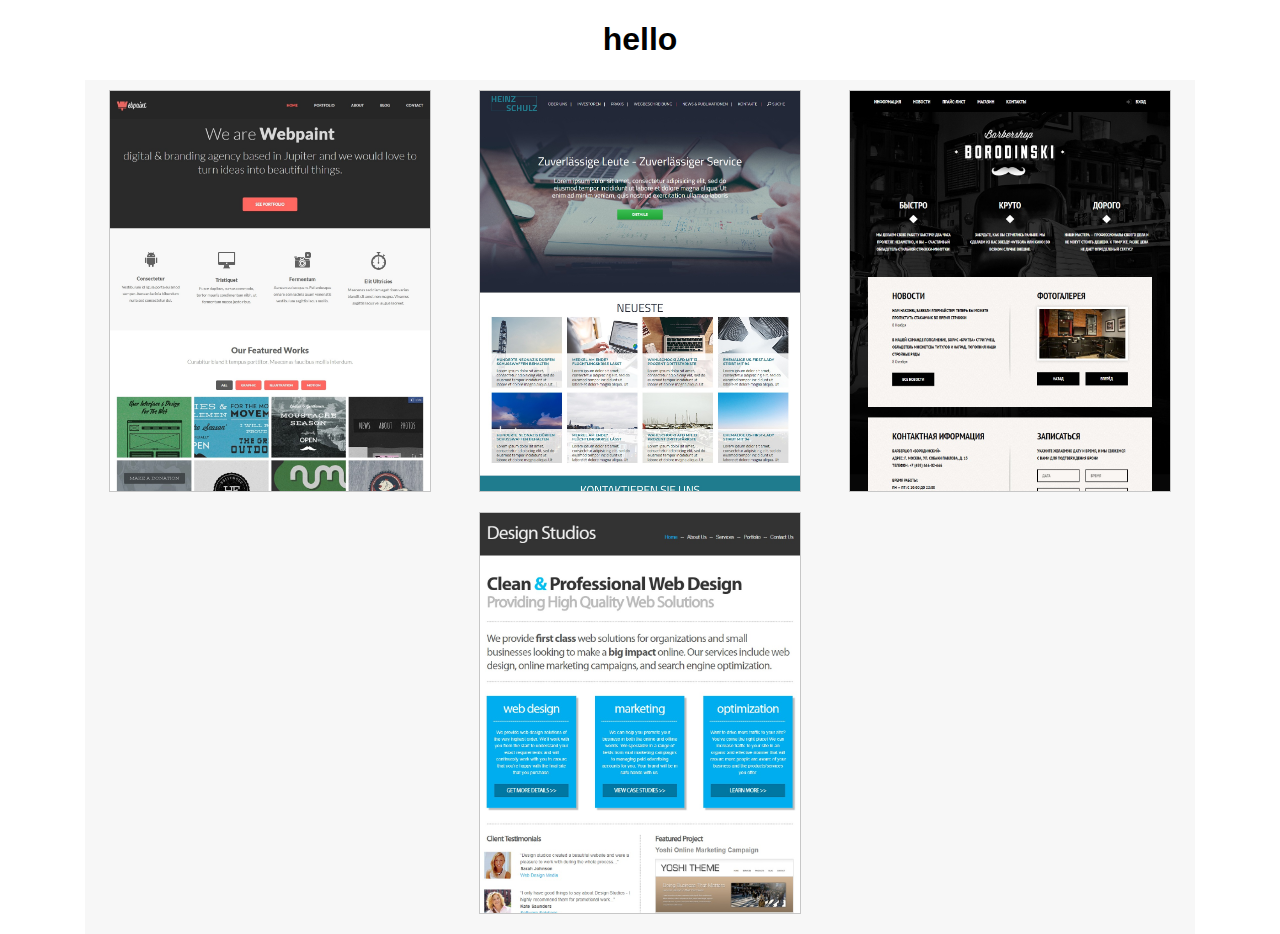
==== index.html @ ab0d408f "target blank" ====
<!DOCTYPE html>
<html>
<head>
  <meta charset="utf-8">
  <meta name="viewport" content="width=device-width, initial-scale=1.0">
  <link rel="stylesheet" type="text/css" href="css/normalize.css" />
  <link rel="stylesheet" type="text/css" href="css/fount.css" />
  <link rel="stylesheet" type="text/css" href="css/style.css" />
  <title>SquixOne</title>
</head>
<body>
  <h1>hello</h1>
  <header>
    
  </header>
  <main class="container">
    <div class="portfolio-block">
      <div class="portfolio">
        <img src="img/webpaint.jpg" alt="">
        <a href="https://squixone.github.io/projects/webpaint" target="_blank" class="portfolio-text">link</a>
      </div>
      <div class="portfolio">
        <img src="img/test_studio_webmaster.jpg" alt="">
        <a href="https://squixone.github.io/test-studio-webmaster" target="_blank" class="portfolio-text">link</a>
      </div>
      <div class="portfolio">
        <img src="img/barbershop.jpg" alt="">
        <a href="https://squixone.github.io/projects/barbershop" target="_blank" class="portfolio-text">link</a>
      </div>
      <div class="portfolio">
        <img src="img/designstudios.jpg" alt="">
        <a href="https://squixone.github.io/projects/designstudios" target="_blank" class="portfolio-text">link</a>
      </div>
    </div>
  </main>

  <!-- Script -->
  <script src=".js" type="text/javascript"></script>
</body>
</html>
---- css/fount.css ----
a
---- css/style.css ----
/* {
-webkit-box-sizing: border-box;
-moz-box-sizing: border-box;
box-sizing: border-box;
}*/
html,
body {
  margin: 0;
  padding: 0;
}
body {
  font-family: 'Lato', sans-serif;
  margin: 0 auto;
  text-align: center;
}
.container {
  width: 1110px;
  margin: 0 auto;
}
.clearfix::after {
  content: '';
  display: table;
  clear: both;
}
a {
  text-decoration: none;
}
ul {
  padding: 0;
  margin: 0;
  list-style-type: none;
}
img {
  max-width: 100%;
  height: auto;
}

.portfolio-block {
  display: flex;
  flex-wrap: wrap;
  justify-content: space-around;
  padding-top: 10px;
  background-color: #f7f7f7;
}
.portfolio {
  position: relative;
  width: 320px;
  height: 400px;
  margin-bottom: 20px;
  background-color: #c7c7c7;
  border: 1px solid #c7c7c7;
  cursor: pointer;
  overflow: hidden;
}
.portfolio-text {

}
.portfolio:hover .portfolio-text {
  position: absolute;
  width: 90px;
  bottom: 0;
  left: 0;
  right: 0;
  margin-left: auto;
  margin-right: auto;
  padding: 10px 0;
  border-radius: 5px;
  color: #2b2b2b;
  border: 1px solid #c7c7c7;
  background-color: #f7f7f7;
  bottom: 10%;
  -webkit-transform: scale(1.03);
  transform: scale(1.03);
 -webkit-filter: none;
  -moz-filter: none;
  -ms-filter: none;
  -o-filter: none;
  filter: none;
  filter: none; /* IE 6-9 */ 
}
.portfolio:hover {
  -webkit-transform: scale(1.03);
  transform: scale(1.03);
  -webkit-filter: none;
  -moz-filter: none;
  -ms-filter: none;
  -o-filter: none;
  filter: none;
  filter: none; /* IE 6-9 */ 
}
@media(max-width: 1110px) {
  .container {
    width: auto;
  }
}
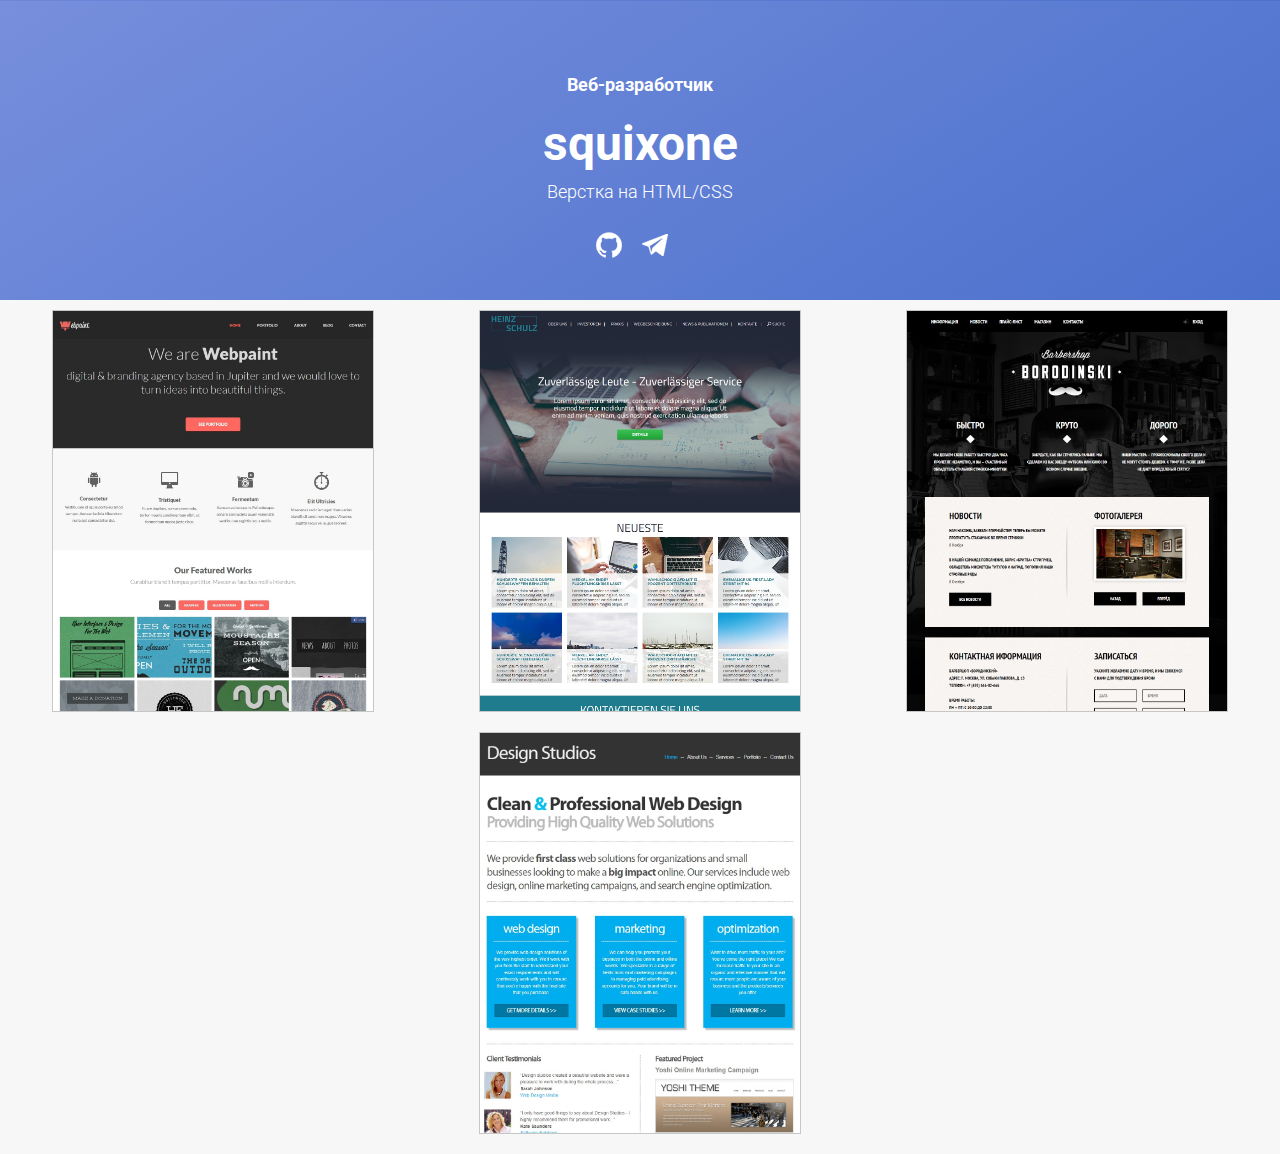
==== commit 27144559: "header created" ====
--- a/index.html
+++ b/index.html
@@ -3,31 +3,36 @@
 <head>
   <meta charset="utf-8">
   <meta name="viewport" content="width=device-width, initial-scale=1.0">
+  <link href="https://fonts.googleapis.com/css?family=Roboto:300,400,700&amp;subset=cyrillic" rel="stylesheet">
   <link rel="stylesheet" type="text/css" href="css/normalize.css" />
   <link rel="stylesheet" type="text/css" href="css/fount.css" />
   <link rel="stylesheet" type="text/css" href="css/style.css" />
   <title>SquixOne</title>
 </head>
 <body>
-  <h1>hello</h1>
-  <header>
-    
+  
+  <header class="header">
+    <h1 class="h1">Веб-разработчик</h1>
+    <p class="name">squixone</p>
+    <p class="description">Верстка на HTML/CSS</p>
+    <a href="https://github.com/squixone" class="social-btn github">G</a>
+    <a href="https://t.me/rdss1" class="social-btn telegram">T</a>
   </header>
-  <main class="container">
-    <div class="portfolio-block">
-      <div class="portfolio">
+  <main>
+    <div class="portfolio">
+      <div class="portfolio-block">
         <img src="img/webpaint.jpg" alt="">
         <a href="https://squixone.github.io/projects/webpaint" target="_blank" class="portfolio-text">link</a>
       </div>
-      <div class="portfolio">
+      <div class="portfolio-block">
         <img src="img/test_studio_webmaster.jpg" alt="">
         <a href="https://squixone.github.io/test-studio-webmaster" target="_blank" class="portfolio-text">link</a>
       </div>
-      <div class="portfolio">
+      <div class="portfolio-block">
         <img src="img/barbershop.jpg" alt="">
         <a href="https://squixone.github.io/projects/barbershop" target="_blank" class="portfolio-text">link</a>
       </div>
-      <div class="portfolio">
+      <div class="portfolio-block">
         <img src="img/designstudios.jpg" alt="">
         <a href="https://squixone.github.io/projects/designstudios" target="_blank" class="portfolio-text">link</a>
       </div>
--- a/css/style.css
+++ b/css/style.css
@@ -9,12 +9,12 @@
   padding: 0;
 }
 body {
-  font-family: 'Lato', sans-serif;
+  font-family: 'Roboto', sans-serif;
   margin: 0 auto;
   text-align: center;
 }
 .container {
-  width: 1110px;
+  width: auto;
   margin: 0 auto;
 }
 .clearfix::after {
@@ -35,14 +35,58 @@
   height: auto;
 }
 
-.portfolio-block {
+.header {
+  height: 299px;
+  border-top: 1px solid transparent;
+  background-color: #3a7dfd;
+  background-image: -webkit-linear-gradient(57deg, #778fdc 0%, #4c71cd 100%);
+  background-image: -o-linear-gradient(57deg, #778fdc 0%, #4c71cd 100%);
+  background-image: linear-gradient(147deg, #778fdc 0%, #4c71cd 100%);
+}
+.h1 {
+  margin-top: 74px;
+  color: #ffffff;
+  font-size: 18px;
+  font-weight: 700;
+}
+.name {
+  margin: 30px 0 19px;
+  color: #ffffff;
+  font-size: 48px;
+  font-weight: 700;
+  line-height: 36.81px;
+}
+.description {
+  margin-bottom: 30px;
+  color: #ffffff;
+  font-size: 18px;
+  font-weight: 300;
+}
+.social-btn {
+  width: 26px;
+  height: 26px;
+  margin-right: 16px;
+  font-size: 0;
+}
+.github {
+  display: inline-block;
+  vertical-align: top;
+  background: url(../img/github-logo.png);
+}
+.telegram {
+  display: inline-block;
+  vertical-align: top;
+  background: url(../img/telegram.png) center no-repeat;
+}
+
+.portfolio {
   display: flex;
   flex-wrap: wrap;
   justify-content: space-around;
   padding-top: 10px;
   background-color: #f7f7f7;
 }
-.portfolio {
+.portfolio-block {
   position: relative;
   width: 320px;
   height: 400px;
@@ -55,7 +99,7 @@
 .portfolio-text {
 
 }
-.portfolio:hover .portfolio-text {
+.portfolio-block:hover .portfolio-text {
   position: absolute;
   width: 90px;
   bottom: 0;
@@ -71,14 +115,14 @@
   bottom: 10%;
   -webkit-transform: scale(1.03);
   transform: scale(1.03);
- -webkit-filter: none;
+  -webkit-filter: none;
   -moz-filter: none;
   -ms-filter: none;
   -o-filter: none;
   filter: none;
   filter: none; /* IE 6-9 */ 
 }
-.portfolio:hover {
+.portfolio-block:hover {
   -webkit-transform: scale(1.03);
   transform: scale(1.03);
   -webkit-filter: none;
@@ -88,6 +132,9 @@
   filter: none;
   filter: none; /* IE 6-9 */ 
 }
+
+
+
 @media(max-width: 1110px) {
   .container {
     width: auto;
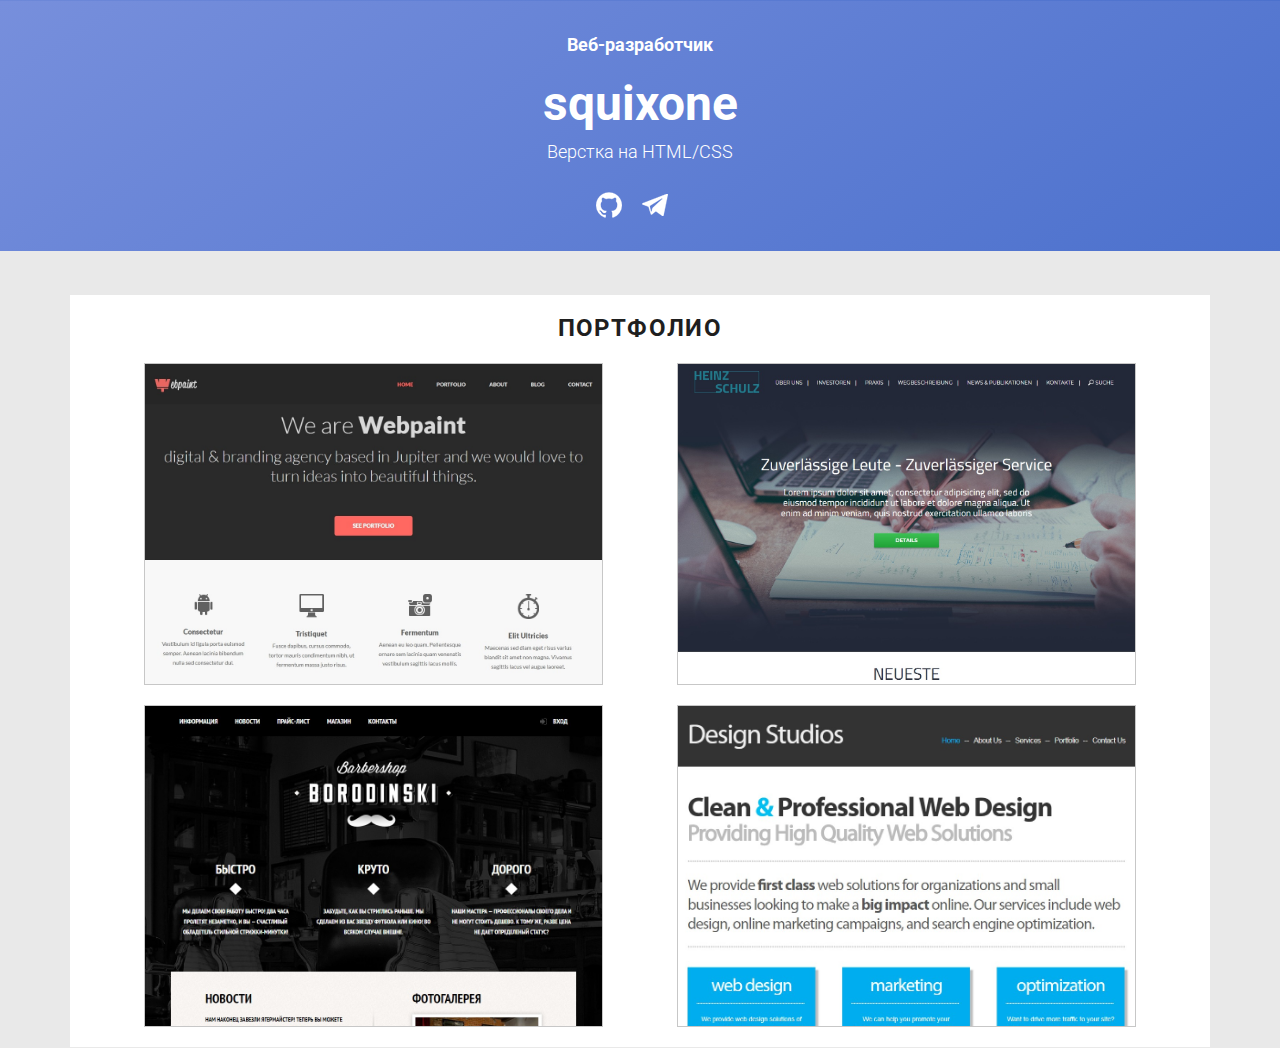
==== commit b897a19a: "porfolie created" ====
--- a/index.html
+++ b/index.html
@@ -10,7 +10,6 @@
   <title>SquixOne</title>
 </head>
 <body>
-  
   <header class="header">
     <h1 class="h1">Веб-разработчик</h1>
     <p class="name">squixone</p>
@@ -18,23 +17,40 @@
     <a href="https://github.com/squixone" class="social-btn github">G</a>
     <a href="https://t.me/rdss1" class="social-btn telegram">T</a>
   </header>
-  <main>
+  <main class="main">
+    <h2 class="portfolio__title">Портфолио</h2>
     <div class="portfolio">
       <div class="portfolio-block">
         <img src="img/webpaint.jpg" alt="">
-        <a href="https://squixone.github.io/projects/webpaint" target="_blank" class="portfolio-text">link</a>
+        <a href="https://squixone.github.io/projects/webpaint" target="_blank" class="portfolio-text">
+          <h3>Web Paint</h3>
+          <p>Адаптивный сайт</p>
+          <p class="action">Клик чтобы помотреть работу</p>
+        </a>
       </div>
       <div class="portfolio-block">
         <img src="img/test_studio_webmaster.jpg" alt="">
-        <a href="https://squixone.github.io/test-studio-webmaster" target="_blank" class="portfolio-text">link</a>
+        <a href="https://squixone.github.io/test-studio-webmaster" target="_blank" class="portfolio-text">
+          <h3>Heinz Schulz</h3>
+          <p>Адаптивный сайт</p>
+          <p class="action">Клик чтобы помотреть работу</p>
+        </a>
       </div>
       <div class="portfolio-block">
         <img src="img/barbershop.jpg" alt="">
-        <a href="https://squixone.github.io/projects/barbershop" target="_blank" class="portfolio-text">link</a>
+        <a href="https://squixone.github.io/projects/barbershop" target="_blank" class="portfolio-text">
+          <h3>Barbershop</h3>
+          <p>Статический  сайт</p>
+          <p class="action">Клик чтобы помотреть работу</p>
+        </a>
       </div>
       <div class="portfolio-block">
         <img src="img/designstudios.jpg" alt="">
-        <a href="https://squixone.github.io/projects/designstudios" target="_blank" class="portfolio-text">link</a>
+        <a href="https://squixone.github.io/projects/designstudios" target="_blank" class="portfolio-text">
+          <h3>Design Studios</h3>
+          <p>Статический сайт</p>
+          <p class="action">Клик чтобы помотреть работу</p>
+        </a>
       </div>
     </div>
   </main>
--- a/css/style.css
+++ b/css/style.css
@@ -36,7 +36,7 @@
 }
 
 .header {
-  height: 299px;
+  height: 250px;
   border-top: 1px solid transparent;
   background-color: #3a7dfd;
   background-image: -webkit-linear-gradient(57deg, #778fdc 0%, #4c71cd 100%);
@@ -44,7 +44,7 @@
   background-image: linear-gradient(147deg, #778fdc 0%, #4c71cd 100%);
 }
 .h1 {
-  margin-top: 74px;
+  margin-top: 34px;
   color: #ffffff;
   font-size: 18px;
   font-weight: 700;
@@ -79,17 +79,38 @@
   background: url(../img/telegram.png) center no-repeat;
 }
 
+.main {
+  padding-top: 43px;
+  border: 1px solid transparent;
+  background-color: #e9e9e9;
+}
+.portfolio__title {
+  display: block;
+  max-width: 1140px;
+  background-color: #fff;
+  margin: 0 auto;
+  padding: 20px 0;
+
+  color: #1f1f1f;
+  font-family: "Roboto";
+  font-size: 24px;
+  font-weight: 700;
+  text-transform: uppercase;
+  letter-spacing: 1.4px;
+}
 .portfolio {
   display: flex;
   flex-wrap: wrap;
-  justify-content: space-around;
-  padding-top: 10px;
-  background-color: #f7f7f7;
+  justify-content: space-evenly;
+  max-width: 1140px;
+  min-height: 482px;
+  margin: 0 auto;
+  background-color: #fff;
 }
 .portfolio-block {
   position: relative;
-  width: 320px;
-  height: 400px;
+  width: 457px;
+  height: 320px;
   margin-bottom: 20px;
   background-color: #c7c7c7;
   border: 1px solid #c7c7c7;
@@ -97,46 +118,30 @@
   overflow: hidden;
 }
 .portfolio-text {
-
+  display: flex;
+  flex-direction: column;
+  justify-content: center;
+  align-items: flex-end;
 }
 .portfolio-block:hover .portfolio-text {
   position: absolute;
-  width: 90px;
   bottom: 0;
-  left: 0;
   right: 0;
-  margin-left: auto;
-  margin-right: auto;
-  padding: 10px 0;
-  border-radius: 5px;
+  width: 50%;
+  height: 320px;
+  box-sizing: border-box;
+  padding: 10px;
   color: #2b2b2b;
-  border: 1px solid #c7c7c7;
-  background-color: #f7f7f7;
-  bottom: 10%;
-  -webkit-transform: scale(1.03);
-  transform: scale(1.03);
-  -webkit-filter: none;
-  -moz-filter: none;
-  -ms-filter: none;
-  -o-filter: none;
-  filter: none;
-  filter: none; /* IE 6-9 */ 
+  background-color: #f8f8f8;
+  opacity: 0.94;
+  transition: 0.4s ease-out 0.01s;
 }
-.portfolio-block:hover {
-  -webkit-transform: scale(1.03);
-  transform: scale(1.03);
-  -webkit-filter: none;
-  -moz-filter: none;
-  -ms-filter: none;
-  -o-filter: none;
-  filter: none;
-  filter: none; /* IE 6-9 */ 
+.portfolio-text p {
+  margin: 5px 0;
 }
-
-
-
-@media(max-width: 1110px) {
-  .container {
-    width: auto;
-  }
-}+.action {
+  font-size: 10px;
+  font-size: 13px;
+  color: #191919;
+  text-decoration: underline;
+}
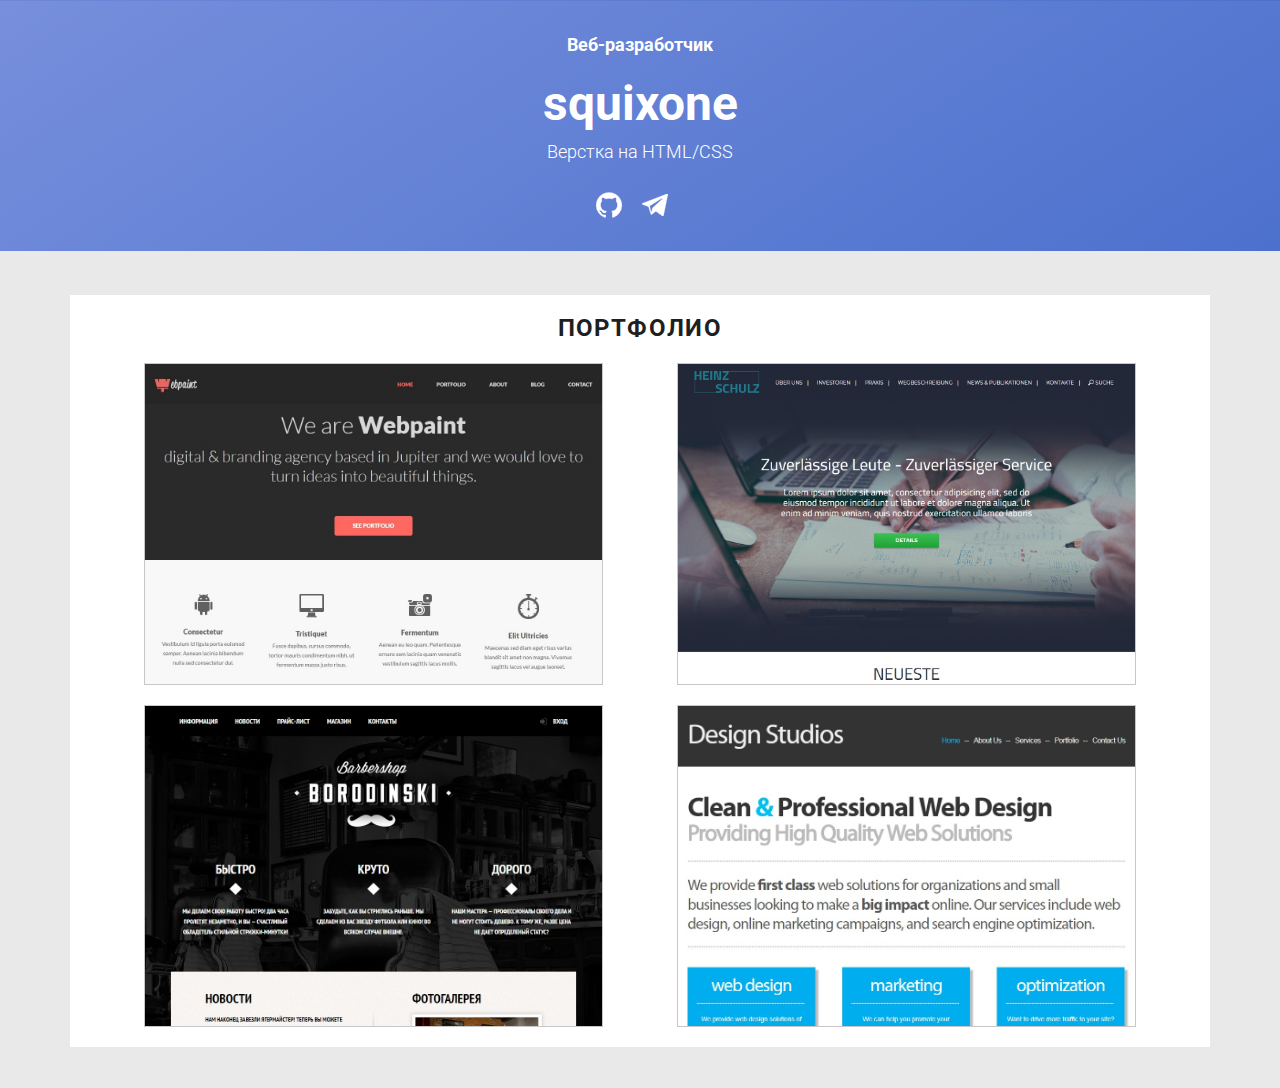
==== commit 4ae98719: "favicon" ====
--- a/index.html
+++ b/index.html
@@ -3,6 +3,8 @@
 <head>
   <meta charset="utf-8">
   <meta name="viewport" content="width=device-width, initial-scale=1.0">
+  <link rel="shortcut icon" href="img/favicon.ico" type="image/x-icon">
+  <link rel="icon" href="img/favicon.ico" type="image/x-icon">
   <link href="https://fonts.googleapis.com/css?family=Roboto:300,400,700&amp;subset=cyrillic" rel="stylesheet">
   <link rel="stylesheet" type="text/css" href="css/normalize.css" />
   <link rel="stylesheet" type="text/css" href="css/fount.css" />
--- a/css/style.css
+++ b/css/style.css
@@ -105,6 +105,7 @@
   max-width: 1140px;
   min-height: 482px;
   margin: 0 auto;
+  margin-bottom: 40px;
   background-color: #fff;
 }
 .portfolio-block {
@@ -114,7 +115,6 @@
   margin-bottom: 20px;
   background-color: #c7c7c7;
   border: 1px solid #c7c7c7;
-  cursor: pointer;
   overflow: hidden;
 }
 .portfolio-text {
@@ -122,13 +122,14 @@
   flex-direction: column;
   justify-content: center;
   align-items: flex-end;
+  cursor: pointer;
 }
 .portfolio-block:hover .portfolio-text {
   position: absolute;
   bottom: 0;
   right: 0;
   width: 50%;
-  height: 320px;
+  height: 100%;
   box-sizing: border-box;
   padding: 10px;
   color: #2b2b2b;
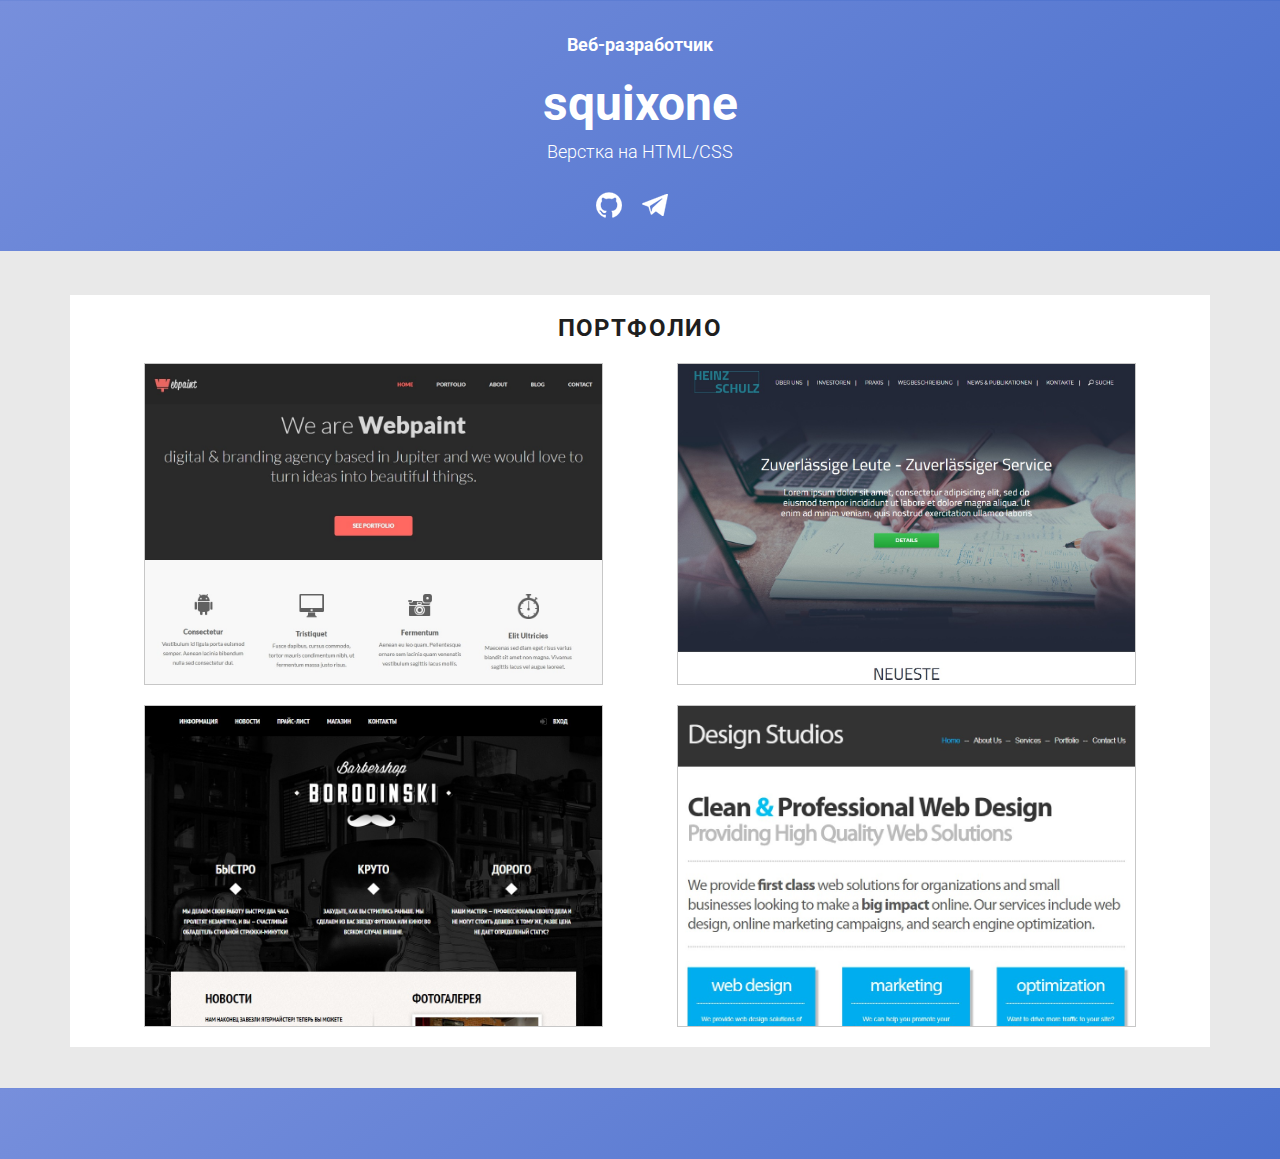
==== commit 7fbd6bba: "add footer" ====
--- a/index.html
+++ b/index.html
@@ -56,7 +56,9 @@
       </div>
     </div>
   </main>
-
+  <footer class="footer">
+    
+  </footer>
   <!-- Script -->
   <script src=".js" type="text/javascript"></script>
 </body>
--- a/css/style.css
+++ b/css/style.css
@@ -146,3 +146,11 @@
   color: #191919;
   text-decoration: underline;
 }
+.footer {
+  height: 70px;
+  border-top: 1px solid transparent;
+  background-color: #3a7dfd;
+  background-image: -webkit-linear-gradient(57deg, #778fdc 0%, #4c71cd 100%);
+  background-image: -o-linear-gradient(57deg, #778fdc 0%, #4c71cd 100%);
+  background-image: linear-gradient(147deg, #778fdc 0%, #4c71cd 100%);
+}